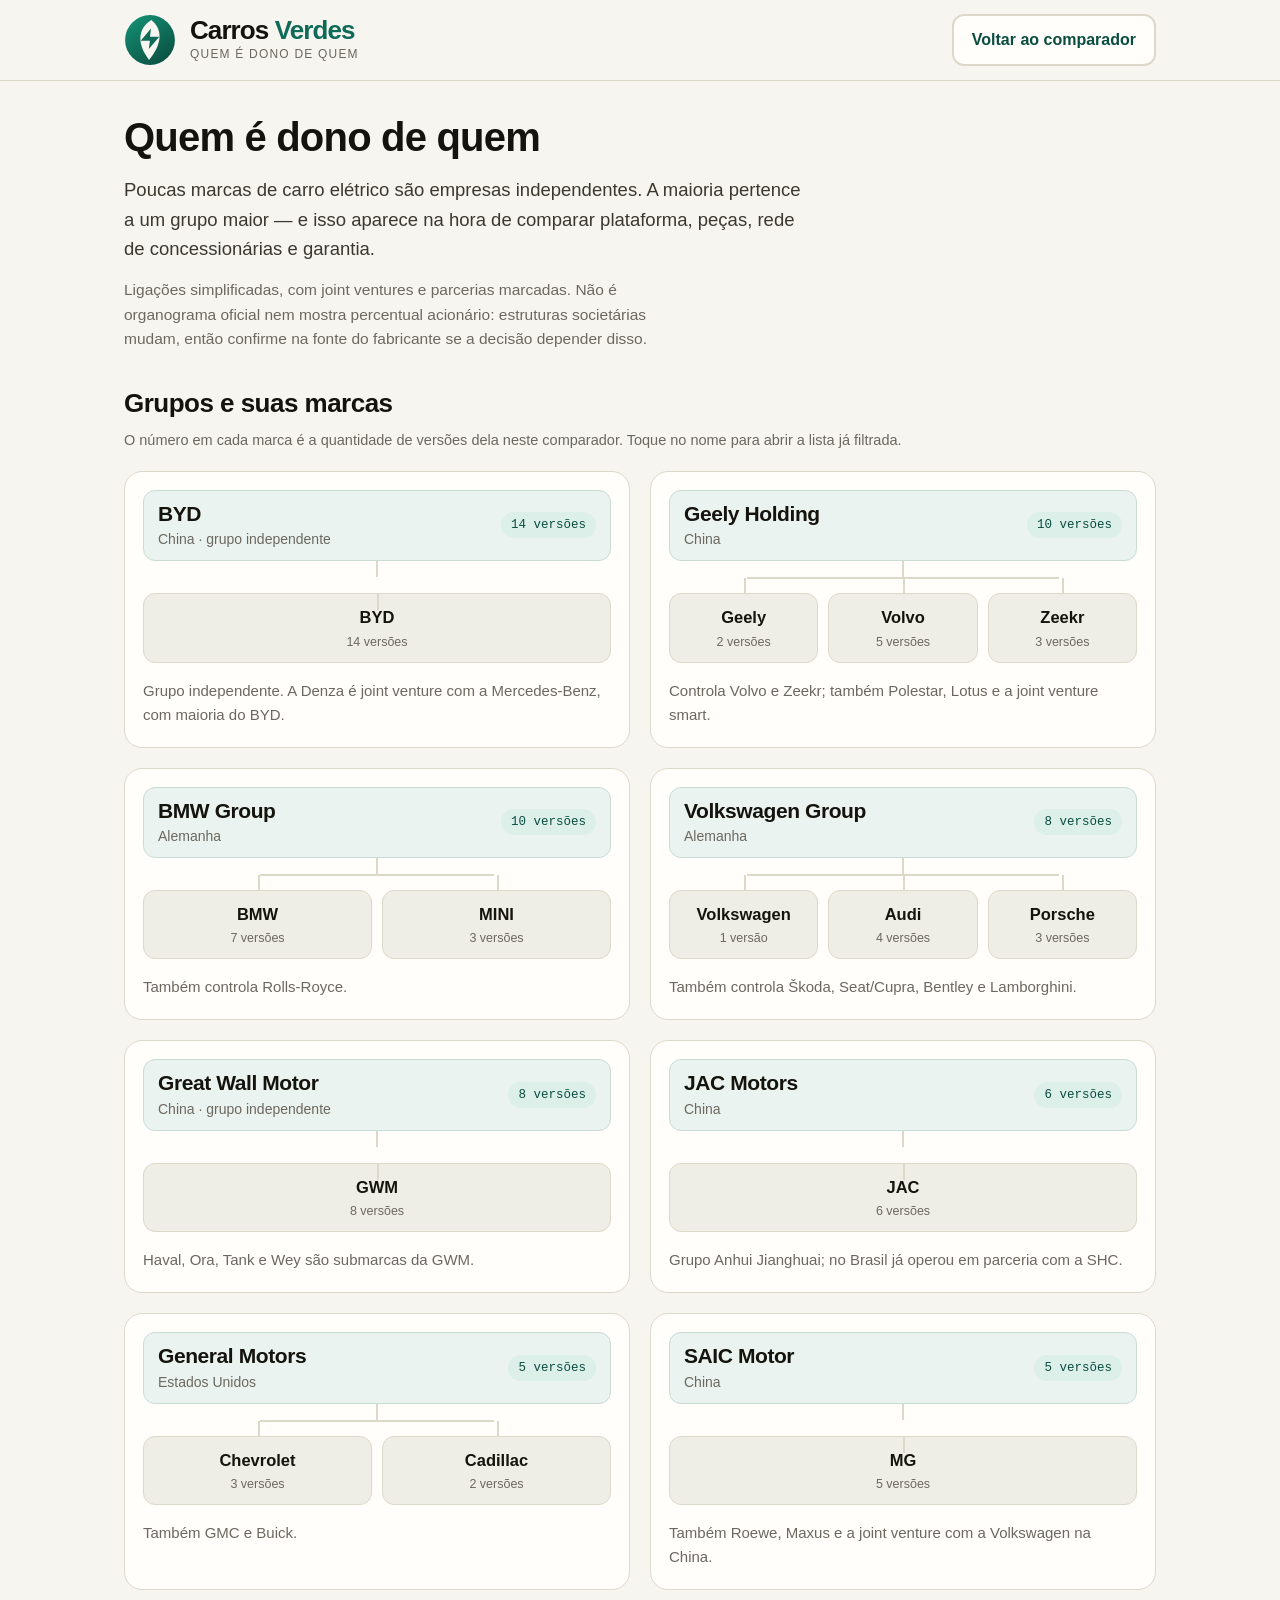
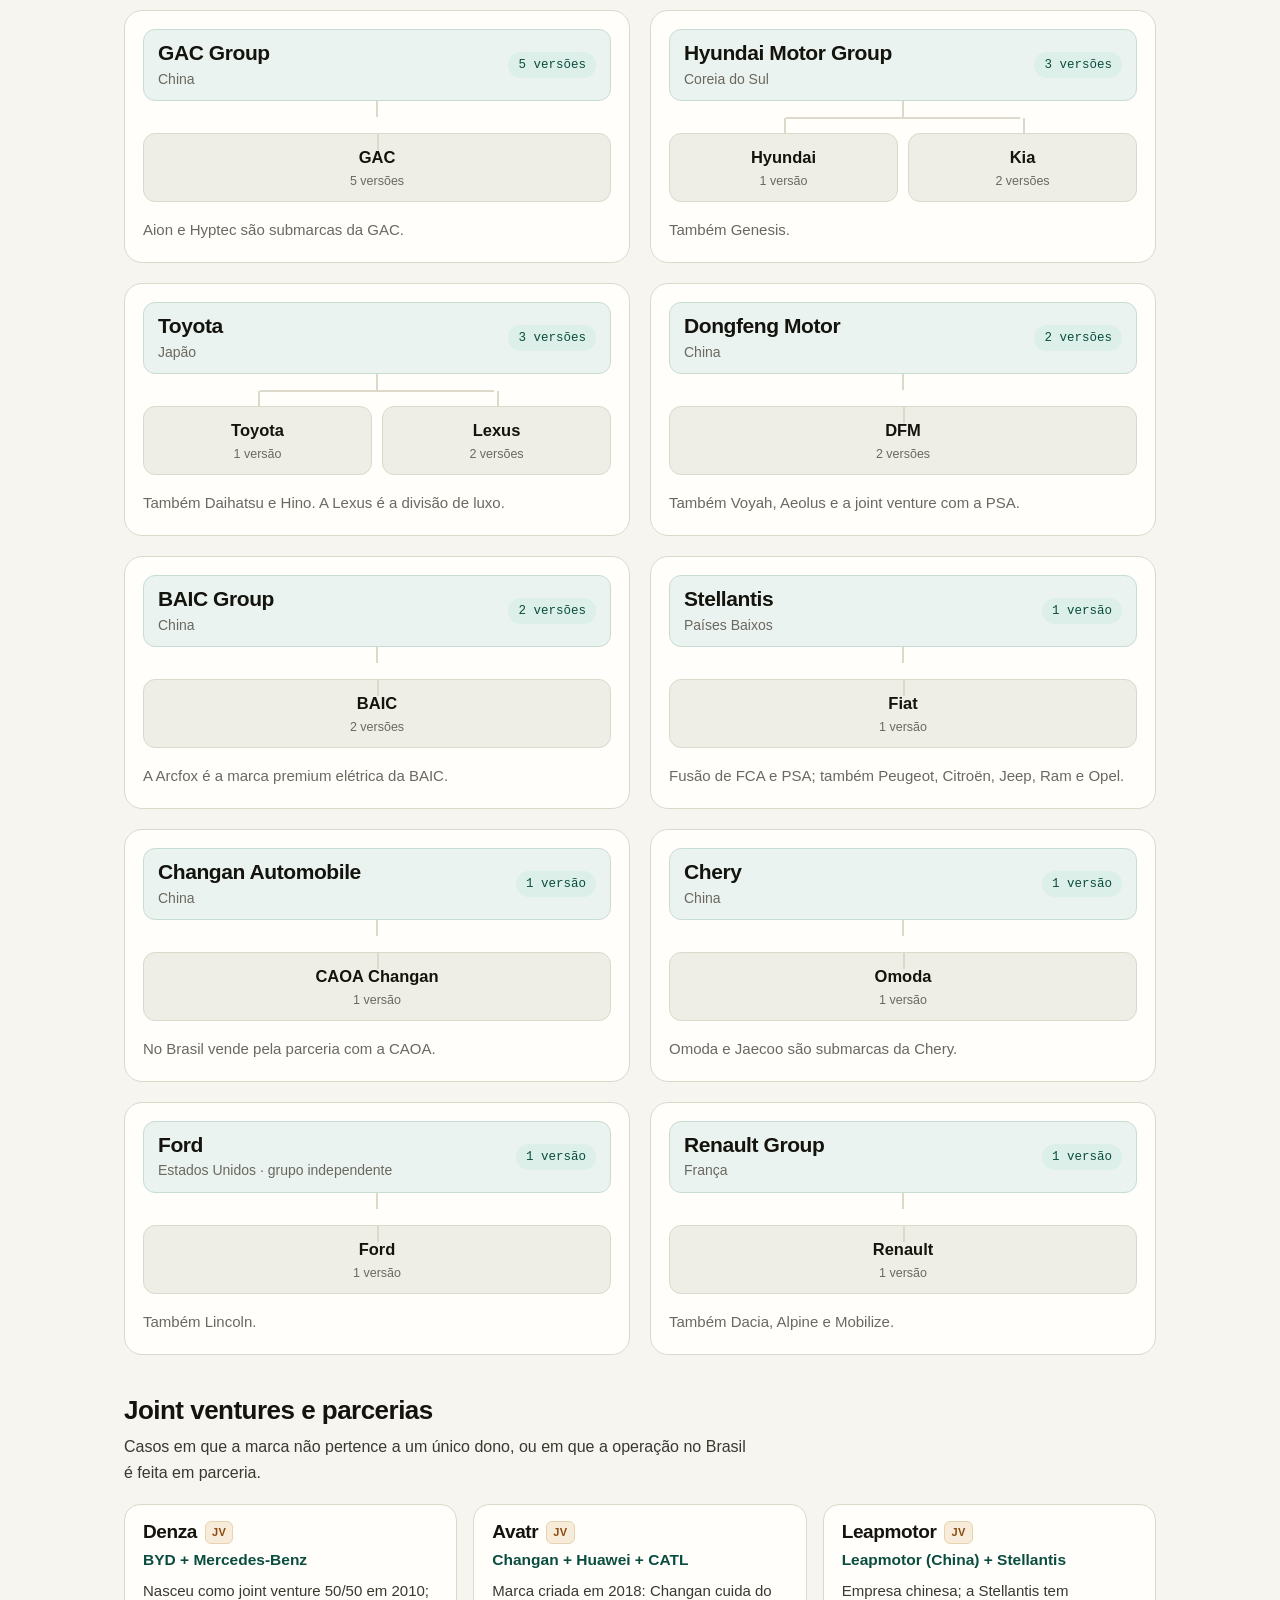
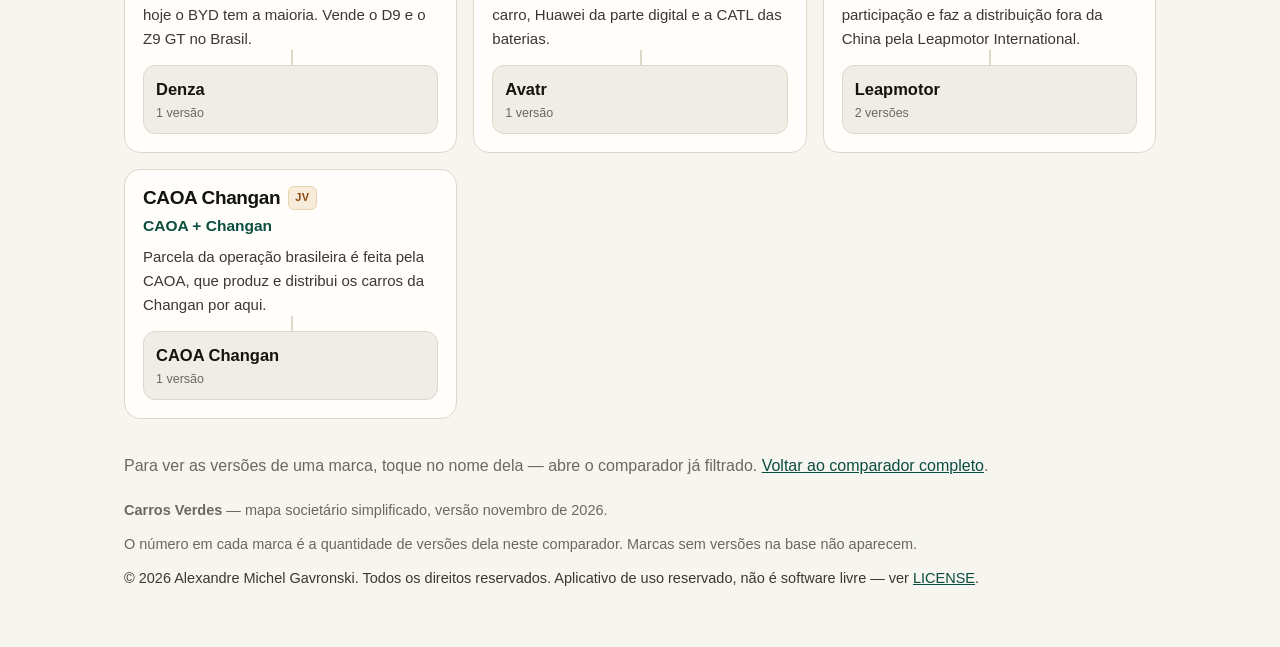
==== marcas/index.html @ 99a99a41 "Troca nota relativa por posição, mostra equipamentos de segurança e cria o mapa de marcas - seguranç" ====
<!DOCTYPE html>
<html lang="pt-BR">
<head>
<meta charset="utf-8">
<meta name="viewport" content="width=device-width, initial-scale=1">
<title>Quem é dono de quem — Carros Verdes</title>
<meta name="description" content="Mapa dos grupos donos das marcas de carros elétricos e híbridos vendidos no Brasil: Volkswagen, Geely (Volvo, Zeekr), BYD, Stellantis, GM, Hyundai, Toyota e as joint ventures.">
<meta name="author" content="Alexandre Michel Gavronski">
<meta name="copyright" content="© 2026 Alexandre Michel Gavronski. Todos os direitos reservados.">
<meta name="theme-color" content="#0d6b57">
<link rel="icon" href="../favicon.svg" type="image/svg+xml">
<link rel="stylesheet" href="styles.css">
</head>
<body>

<a class="skip-link" href="#mapa">Ir para o mapa</a>

<header class="site">
  <div class="site__inner">
    <a class="brand" href="../" aria-label="Carros Verdes">
      <svg viewBox="0 0 48 48" width="52" height="52" aria-hidden="true" focusable="false">
        <defs>
          <linearGradient id="mg-g" x1="0.15" y1="0" x2="0.85" y2="1">
            <stop offset="0" stop-color="#149073"/>
            <stop offset="1" stop-color="#0a4d3f"/>
          </linearGradient>
        </defs>
        <circle cx="24" cy="24" r="23" fill="url(#mg-g)"/>
        <path d="M25.2 5.6C35.4 13.4 35.9 27.2 23.1 42.4 11.6 27.4 12.6 13.6 25.2 5.6Z" fill="#f7f6f0"/>
        <path d="M24.9 13.4 15.4 24.7H23.9L22.9 32.4 32.6 21.1H24L24.9 13.4Z" fill="#0d6b57"/>
      </svg>
      <span class="brand__text">
        <span class="brand__name">Carros <em>Verdes</em></span>
        <span class="brand__tag">quem é dono de quem</span>
      </span>
    </a>
    <a class="btn btn--quiet" href="../">Voltar ao comparador</a>
  </div>
</header>

<main>
  <section class="intro">
    <h1>Quem é dono de quem</h1>
    <p>Poucas marcas de carro elétrico são empresas independentes. A maioria pertence a um grupo maior — e isso aparece na hora de comparar plataforma, peças, rede de concessionárias e garantia.</p>
    <p class="intro__note">Ligações simplificadas, com joint ventures e parcerias marcadas. Não é organograma oficial nem mostra percentual acionário: estruturas societárias mudam, então confirme na fonte do fabricante se a decisão depender disso.</p>
  </section>

  <section id="mapa" aria-labelledby="mapa-title">
    <h2 id="mapa-title">Grupos e suas marcas</h2>
    <p class="legend">O número em cada marca é a quantidade de versões dela neste comparador. Toque no nome para abrir a lista já filtrada.</p>
    <div class="map" id="groups"></div>
  </section>

  <section class="jv-section" aria-labelledby="jv-title">
    <h2 id="jv-title">Joint ventures e parcerias</h2>
    <p>Casos em que a marca não pertence a um único dono, ou em que a operação no Brasil é feita em parceria.</p>
    <div class="jv-grid" id="joint-ventures"></div>
  </section>

  <p class="more">Para ver as versões de uma marca, toque no nome dela — abre o comparador já filtrado. <a href="../">Voltar ao comparador completo</a>.</p>
</main>

<footer class="foot">
  <p><b>Carros Verdes</b> — mapa societário simplificado, versão novembro de 2026.</p>
  <p>O número em cada marca é a quantidade de versões dela neste comparador. Marcas sem versões na base não aparecem.</p>
  <p class="foot__legal">© 2026 Alexandre Michel Gavronski. Todos os direitos reservados. Aplicativo de uso reservado, não é software livre — ver <a href="../LICENSE">LICENSE</a>.</p>
</footer>

<script src="app.js"></script>
</body>
</html>
---- marcas/styles.css ----
/* Carros Verdes — mapa de grupos e marcas. */

:root {
  --bg: #f6f5f0;
  --surface: #fffefb;
  --surface-2: #efeee6;
  --ink: #14130d;
  --ink-2: #3a382f;
  --muted: #6b6860;
  --line: #dcd8ca;
  --accent: #0d6b57;
  --accent-dark: #0a4d3f;
  --accent-soft: #dcefe8;
  --radius: 18px;
  --sans: -apple-system, BlinkMacSystemFont, "Segoe UI", Inter, Roboto, "Helvetica Neue", sans-serif;
  --mono: ui-monospace, "SF Mono", Menlo, monospace;
}

* { box-sizing: border-box; }
body {
  margin: 0;
  background: var(--bg);
  color: var(--ink);
  font-family: var(--sans);
  font-size: 17px;
  line-height: 1.6;
  -webkit-font-smoothing: antialiased;
}
h1, h2, h3 { margin: 0; letter-spacing: -.02em; line-height: 1.2; font-weight: 700; }
p { margin: 0; }
a { color: var(--accent-dark); }
:focus-visible { outline: 3px solid var(--accent); outline-offset: 3px; }

.skip-link {
  position: absolute; left: -9999px; top: 0; z-index: 100;
  background: var(--ink); color: #fff; padding: 14px 20px; border-radius: 0 0 12px 0;
  font-size: 17px; text-decoration: none;
}
.skip-link:focus { left: 0; }

.site { background: rgba(246, 245, 240, .95); border-bottom: 1px solid var(--line); position: sticky; top: 0; z-index: 40; }
.site__inner {
  max-width: 1080px; margin: 0 auto; padding: 14px 24px;
  display: flex; align-items: center; justify-content: space-between; gap: 16px;
}
.brand { display: flex; align-items: center; gap: 14px; text-decoration: none; color: inherit; }
.brand svg { display: block; border-radius: 50%; flex: none; }
.brand__text { display: grid; }
.brand__name { font-size: 26px; font-weight: 700; letter-spacing: -.035em; line-height: 1.1; }
.brand__name em { font-style: normal; color: var(--accent); }
.brand__tag { font-size: 12px; letter-spacing: .1em; text-transform: uppercase; color: var(--muted); }

.btn {
  font: inherit; font-size: 16px; font-weight: 600;
  min-height: 48px; padding: 11px 18px;
  border-radius: 12px; border: 2px solid var(--line);
  background: var(--surface); color: var(--accent-dark);
  text-decoration: none; display: inline-flex; align-items: center;
}
.btn:hover { background: var(--accent-soft); border-color: var(--accent); }

main { max-width: 1080px; margin: 0 auto; padding: 32px 24px 20px; }

.intro h1 { font-size: 40px; }
.intro p { margin-top: 14px; font-size: 18.5px; color: var(--ink-2); max-width: 66ch; }
.intro__note { font-size: 15.5px !important; color: var(--muted) !important; }

#mapa { margin-top: 36px; }
#mapa h2 { font-size: 26px; }

.legend { display: flex; flex-wrap: wrap; gap: 18px; margin-top: 10px; font-size: 14.5px; color: var(--muted); }
.legend__item { display: inline-flex; align-items: center; gap: 7px; }
.chip {
  display: inline-flex; align-items: center; justify-content: center;
  font-size: 11px; font-weight: 700; letter-spacing: .04em;
  border-radius: 6px; padding: 2px 6px;
}
.chip--dot { width: 10px; height: 10px; border-radius: 50%; padding: 0; background: var(--accent); }
.chip--jv { background: #f7ecd9; color: #8a4a12; border: 1px solid #e8d3b0; }

.map { display: grid; grid-template-columns: repeat(auto-fill, minmax(430px, 1fr)); gap: 20px; margin-top: 18px; }

.group {
  background: var(--surface);
  border: 1px solid var(--line);
  border-radius: var(--radius);
  padding: 18px 18px 20px;
}

.group__parent {
  display: flex; align-items: center; justify-content: space-between; gap: 12px;
  padding: 10px 14px;
  border: 1px solid #c9dcd4;
  border-radius: 12px;
  background: #eaf3ef;
}
.group__parent h3 { font-size: 21px; }
.group__meta { font-size: 14px; color: var(--muted); margin-top: 2px; }
.group__count {
  flex: none;
  font-family: var(--mono); font-size: 12.5px;
  color: var(--accent-dark); background: var(--accent-soft);
  border-radius: 999px; padding: 3px 10px; white-space: nowrap;
}
.group__note { margin-top: 16px; font-size: 15px; color: var(--muted); }

.group__stem { width: 2px; height: 16px; background: var(--line); margin: 0 auto; }

.group__brands { position: relative; display: flex; gap: 10px; padding-top: 16px; }
.group__brands::before {
  content: '';
  position: absolute; top: 0; height: 2px; background: var(--line);
  left: calc(50% / var(--n, 1));
  right: calc(50% / var(--n, 1));
}
.group__brands--single::before { display: none; }

.brand-chip {
  position: relative;
  flex: 1;
  display: grid; gap: 1px;
  text-align: center;
  padding: 10px 12px;
  border-radius: 12px;
  border: 1px solid var(--line);
  background: var(--surface-2);
  color: inherit;
  text-decoration: none;
  transition: background .15s, border-color .15s;
}
.brand-chip::before {
  content: '';
  position: absolute; top: -16px; left: 50%;
  width: 2px; height: 16px;
  background: var(--line);
}
.group__brands--single .brand-chip::before { top: 0; }
.brand-chip:hover { background: var(--accent-soft); border-color: var(--accent); }
.brand-chip b { font-size: 16.5px; font-weight: 650; }
.brand-chip span { font-size: 12.5px; color: var(--muted); }

.jv-section { margin-top: 40px; }
.jv-section h2 { font-size: 26px; }
.jv-section > p { margin-top: 8px; font-size: 16px; color: var(--ink-2); max-width: 70ch; }
.jv-grid { display: grid; grid-template-columns: repeat(auto-fill, minmax(320px, 1fr)); gap: 16px; margin-top: 18px; }

.jv { background: var(--surface); border: 1px solid var(--line); border-radius: 16px; padding: 16px 18px 18px; }
.jv__head { display: flex; align-items: center; gap: 8px; }
.jv__head h3 { font-size: 19px; }
.jv__owners { margin-top: 4px; font-size: 15.5px; font-weight: 600; color: var(--accent-dark); }
.jv__note { margin-top: 6px; font-size: 15px; color: var(--ink-2); }
.jv .brand-chip { margin-top: 14px; flex: 0 1 auto; text-align: left; }

.more { margin-top: 34px; font-size: 16px; color: var(--muted); }

.foot {
  max-width: 1080px; margin: 0 auto; padding: 0 24px 56px;
  font-size: 14.5px; line-height: 1.65; color: var(--muted);
}
.foot p + p { margin-top: 10px; }
.foot__legal { color: var(--ink-2); }

.error { padding: 20px; border: 2px dashed var(--line); border-radius: var(--radius); color: var(--ink-2); }

@media (max-width: 720px) {
  .site__inner { padding: 12px 16px; }
  .brand__name { font-size: 22px; }
  .brand svg { width: 44px; height: 44px; }
  .brand__tag { font-size: 10.5px; }
  main { padding: 24px 16px 20px; }
  .intro h1 { font-size: 30px; }
  .map { grid-template-columns: 1fr; }
  .group__brands { display: grid; grid-template-columns: 1fr 1fr; padding-top: 12px; }
  .group__brands--single { grid-template-columns: 1fr; }
  .group__brands::before { display: none; }
  .brand-chip::before { display: none; }
  .foot { padding: 0 16px 44px; }
}
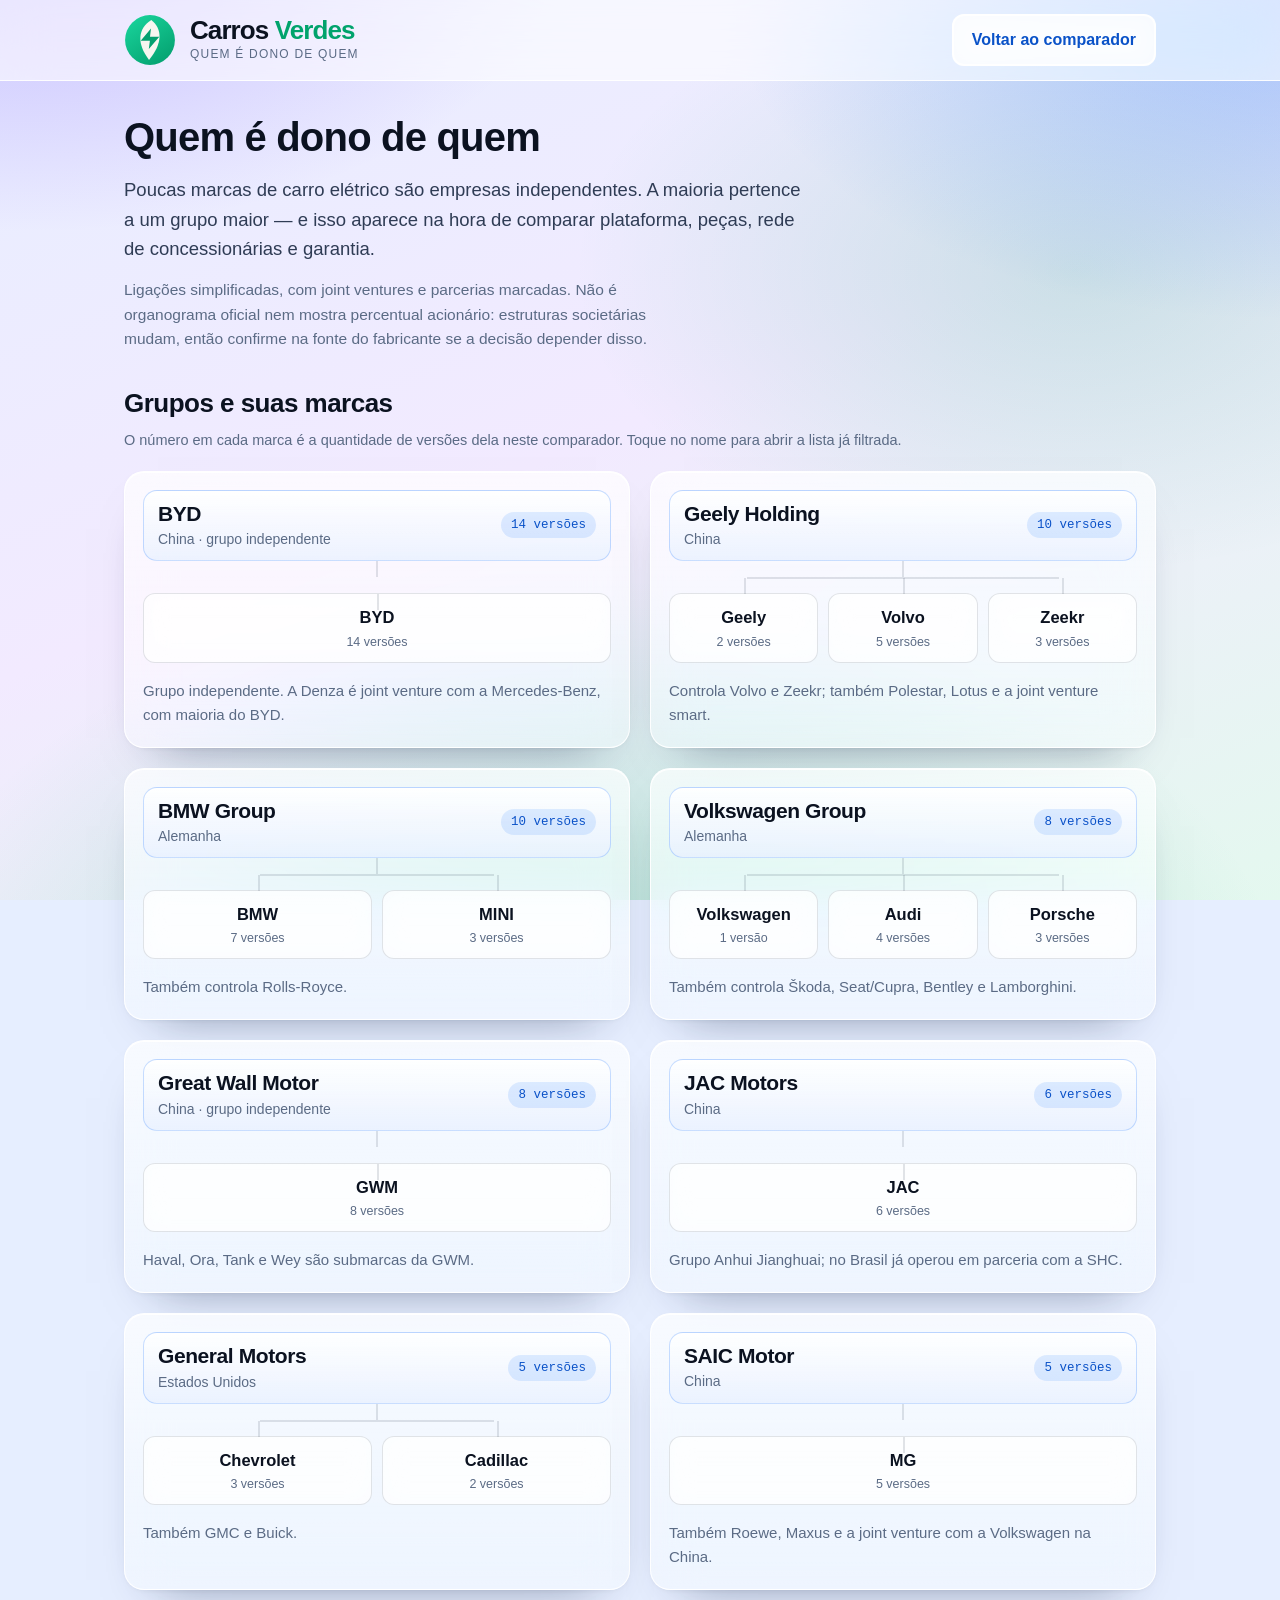
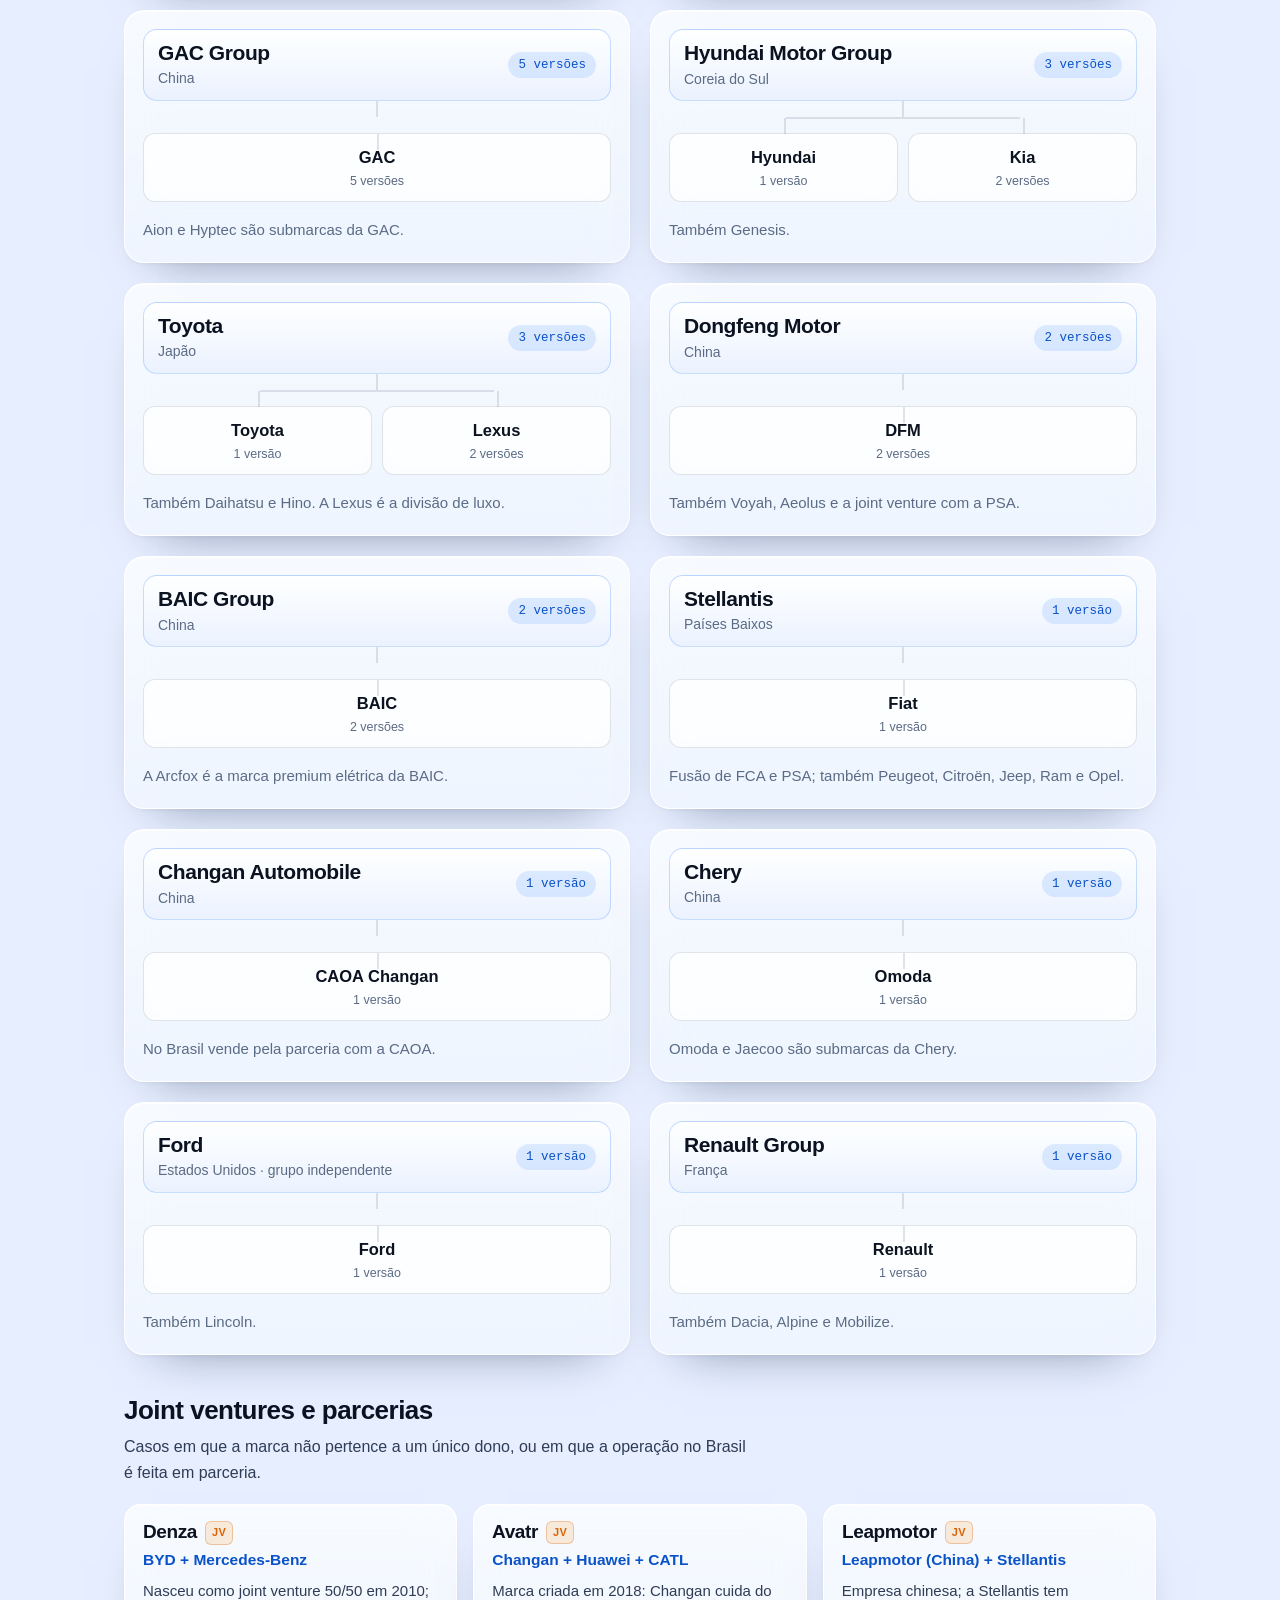
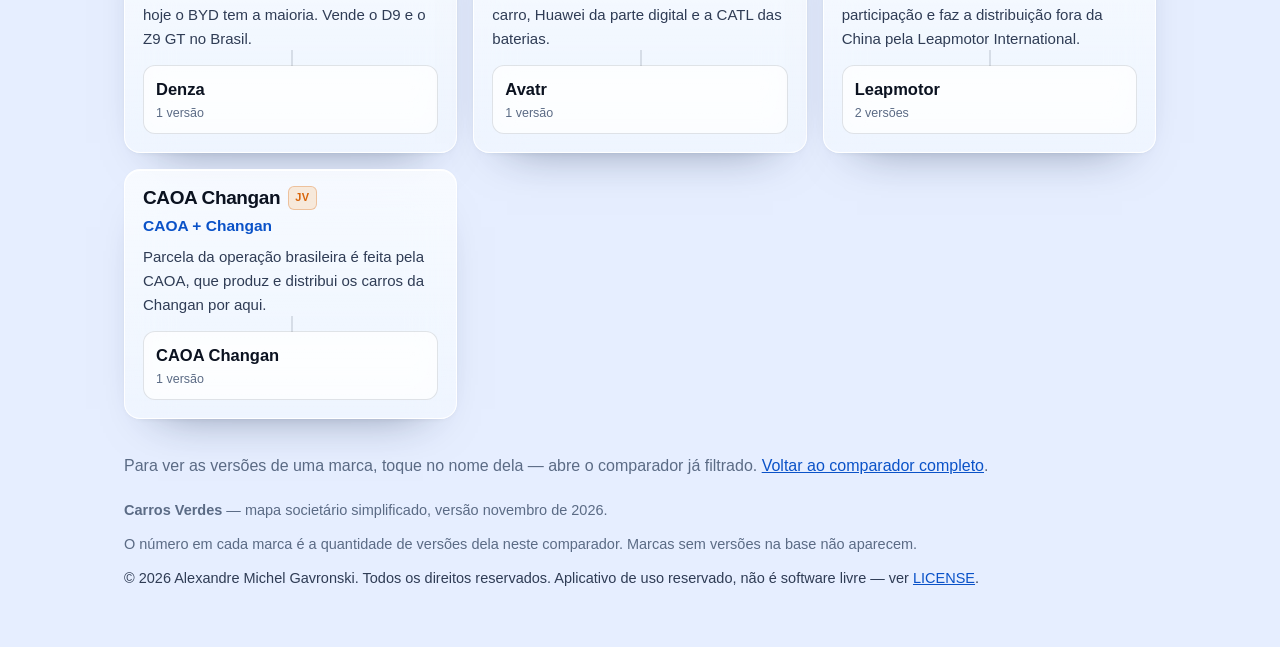
==== commit 9d4370cf: "Troca o tema zen pelo 'liquid glass' claro em todo o site - theme.css compartilhado: fundo em gradie" ====
--- a/marcas/index.html
+++ b/marcas/index.html
@@ -9,6 +9,7 @@
 <meta name="copyright" content="© 2026 Alexandre Michel Gavronski. Todos os direitos reservados.">
 <meta name="theme-color" content="#0d6b57">
 <link rel="icon" href="../favicon.svg" type="image/svg+xml">
+<link rel="stylesheet" href="../theme.css">
 <link rel="stylesheet" href="styles.css">
 </head>
 <body>
@@ -21,13 +22,13 @@
       <svg viewBox="0 0 48 48" width="52" height="52" aria-hidden="true" focusable="false">
         <defs>
           <linearGradient id="mg-g" x1="0.15" y1="0" x2="0.85" y2="1">
-            <stop offset="0" stop-color="#149073"/>
-            <stop offset="1" stop-color="#0a4d3f"/>
+            <stop offset="0" stop-color="#19d39b"/>
+            <stop offset="1" stop-color="#04a06f"/>
           </linearGradient>
         </defs>
         <circle cx="24" cy="24" r="23" fill="url(#mg-g)"/>
         <path d="M25.2 5.6C35.4 13.4 35.9 27.2 23.1 42.4 11.6 27.4 12.6 13.6 25.2 5.6Z" fill="#f7f6f0"/>
-        <path d="M24.9 13.4 15.4 24.7H23.9L22.9 32.4 32.6 21.1H24L24.9 13.4Z" fill="#0d6b57"/>
+        <path d="M24.9 13.4 15.4 24.7H23.9L22.9 32.4 32.6 21.1H24L24.9 13.4Z" fill="#04a06f"/>
       </svg>
       <span class="brand__text">
         <span class="brand__name">Carros <em>Verdes</em></span>
--- a/theme.css
+++ b/theme.css
@@ -0,0 +1,63 @@
+/* Carros Verdes — tema "liquid glass" claro: azul elétrico, verde vivo e vidro translúcido. */
+
+:root {
+  /* tinta e superfícies */
+  --ink: #0b1220;
+  --ink-2: #2f3c55;
+  --muted: #5b6b85;
+
+  --surface: #ffffff;
+  --surface-2: rgba(255, 255, 255, .55);
+  --line: rgba(18, 32, 63, .12);
+  --line-strong: rgba(18, 32, 63, .22);
+
+  /* cores */
+  --accent: #0b6bff;
+  --accent-dark: #0a52c8;
+  --accent-soft: rgba(11, 107, 255, .12);
+  --brand: #00a36c;
+  --brand-dark: #067a53;
+  --brand-soft: rgba(0, 163, 108, .14);
+  --violet: #7c4dff;
+  --warn: #d8640a;
+  --warn-soft: rgba(255, 138, 0, .14);
+  --danger: #d8342f;
+  --best: #00a36c;
+
+  /* vidro */
+  --glass-bg: linear-gradient(180deg, rgba(255, 255, 255, .74), rgba(255, 255, 255, .42));
+  --glass-bg-strong: linear-gradient(180deg, rgba(255, 255, 255, .92), rgba(255, 255, 255, .72));
+  --glass-border: rgba(255, 255, 255, .9);
+  --glass-blur: blur(24px) saturate(1.7);
+  --glass-shadow: 0 24px 48px -34px rgba(13, 30, 63, .55), 0 2px 10px -6px rgba(13, 30, 63, .22);
+  --glass-inset: inset 0 1px 0 rgba(255, 255, 255, .95);
+  --shadow: 0 24px 48px -34px rgba(13, 30, 63, .55), 0 2px 10px -6px rgba(13, 30, 63, .22);
+
+  --radius: 20px;
+  --mono: ui-monospace, "SF Mono", "JetBrains Mono", Menlo, monospace;
+  --sans: -apple-system, BlinkMacSystemFont, "Segoe UI", Inter, Roboto, "Helvetica Neue", sans-serif;
+}
+
+html { background: #e6eeff; }
+
+body {
+  background:
+    radial-gradient(900px 520px at 2% -10%, rgba(124, 77, 255, .34), transparent 62%),
+    radial-gradient(860px 500px at 100% 0%, rgba(11, 107, 255, .30), transparent 64%),
+    radial-gradient(760px 460px at 84% 30%, rgba(0, 163, 108, .16), transparent 66%),
+    radial-gradient(1100px 700px at 46% 114%, rgba(0, 163, 108, .24), transparent 64%),
+    linear-gradient(158deg, #e7eeff 0%, #f2eaff 48%, #e4f8ef 100%);
+  background-attachment: fixed;
+  color: var(--ink);
+}
+
+::selection { background: rgba(11, 107, 255, .18); color: var(--ink); }
+
+/* peças de vidro reutilizáveis */
+.glass {
+  background: var(--glass-bg);
+  -webkit-backdrop-filter: var(--glass-blur);
+  backdrop-filter: var(--glass-blur);
+  border: 1px solid var(--glass-border);
+  box-shadow: var(--glass-shadow), var(--glass-inset);
+}
--- a/marcas/styles.css
+++ b/marcas/styles.css
@@ -1,17 +1,7 @@
 /* Carros Verdes — mapa de grupos e marcas. */
 
 :root {
-  --bg: #f6f5f0;
-  --surface: #fffefb;
-  --surface-2: #efeee6;
-  --ink: #14130d;
-  --ink-2: #3a382f;
-  --muted: #6b6860;
-  --line: #dcd8ca;
-  --accent: #0d6b57;
-  --accent-dark: #0a4d3f;
-  --accent-soft: #dcefe8;
-  --radius: 18px;
+  --radius: 20px;
   --sans: -apple-system, BlinkMacSystemFont, "Segoe UI", Inter, Roboto, "Helvetica Neue", sans-serif;
   --mono: ui-monospace, "SF Mono", Menlo, monospace;
 }
@@ -19,7 +9,6 @@
 * { box-sizing: border-box; }
 body {
   margin: 0;
-  background: var(--bg);
   color: var(--ink);
   font-family: var(--sans);
   font-size: 17px;
@@ -38,7 +27,7 @@
 }
 .skip-link:focus { left: 0; }
 
-.site { background: rgba(246, 245, 240, .95); border-bottom: 1px solid var(--line); position: sticky; top: 0; z-index: 40; }
+.site { background: rgba(255, 255, 255, .58); -webkit-backdrop-filter: var(--glass-blur); backdrop-filter: var(--glass-blur); border-bottom: 1px solid var(--glass-border); position: sticky; top: 0; z-index: 40; }
 .site__inner {
   max-width: 1080px; margin: 0 auto; padding: 14px 24px;
   display: flex; align-items: center; justify-content: space-between; gap: 16px;
@@ -47,14 +36,17 @@
 .brand svg { display: block; border-radius: 50%; flex: none; }
 .brand__text { display: grid; }
 .brand__name { font-size: 26px; font-weight: 700; letter-spacing: -.035em; line-height: 1.1; }
-.brand__name em { font-style: normal; color: var(--accent); }
+.brand__name em { font-style: normal; color: var(--brand); }
 .brand__tag { font-size: 12px; letter-spacing: .1em; text-transform: uppercase; color: var(--muted); }
 
 .btn {
   font: inherit; font-size: 16px; font-weight: 600;
   min-height: 48px; padding: 11px 18px;
-  border-radius: 12px; border: 2px solid var(--line);
-  background: var(--surface); color: var(--accent-dark);
+  border-radius: 12px; border: 2px solid var(--glass-border);
+  background: rgba(255, 255, 255, .72);
+  -webkit-backdrop-filter: blur(12px) saturate(1.4);
+  backdrop-filter: blur(12px) saturate(1.4);
+  color: var(--accent-dark);
   text-decoration: none; display: inline-flex; align-items: center;
 }
 .btn:hover { background: var(--accent-soft); border-color: var(--accent); }
@@ -76,13 +68,16 @@
   border-radius: 6px; padding: 2px 6px;
 }
 .chip--dot { width: 10px; height: 10px; border-radius: 50%; padding: 0; background: var(--accent); }
-.chip--jv { background: #f7ecd9; color: #8a4a12; border: 1px solid #e8d3b0; }
+.chip--jv { background: var(--warn-soft); color: var(--warn); border: 1px solid rgba(216, 100, 10, .3); }
 
 .map { display: grid; grid-template-columns: repeat(auto-fill, minmax(430px, 1fr)); gap: 20px; margin-top: 18px; }
 
 .group {
-  background: var(--surface);
-  border: 1px solid var(--line);
+  background: var(--glass-bg);
+  -webkit-backdrop-filter: var(--glass-blur);
+  backdrop-filter: var(--glass-blur);
+  border: 1px solid var(--glass-border);
+  box-shadow: var(--glass-shadow), var(--glass-inset);
   border-radius: var(--radius);
   padding: 18px 18px 20px;
 }
@@ -90,9 +85,10 @@
 .group__parent {
   display: flex; align-items: center; justify-content: space-between; gap: 12px;
   padding: 10px 14px;
-  border: 1px solid #c9dcd4;
-  border-radius: 12px;
-  background: #eaf3ef;
+  border: 1px solid rgba(11, 107, 255, .22);
+  border-radius: 14px;
+  background: linear-gradient(180deg, rgba(255, 255, 255, .9), rgba(232, 240, 255, .78));
+  box-shadow: inset 0 1px 0 rgba(255, 255, 255, .95);
 }
 .group__parent h3 { font-size: 21px; }
 .group__meta { font-size: 14px; color: var(--muted); margin-top: 2px; }
@@ -123,7 +119,9 @@
   padding: 10px 12px;
   border-radius: 12px;
   border: 1px solid var(--line);
-  background: var(--surface-2);
+  background: rgba(255, 255, 255, .66);
+  -webkit-backdrop-filter: blur(12px) saturate(1.4);
+  backdrop-filter: blur(12px) saturate(1.4);
   color: inherit;
   text-decoration: none;
   transition: background .15s, border-color .15s;
@@ -144,7 +142,7 @@
 .jv-section > p { margin-top: 8px; font-size: 16px; color: var(--ink-2); max-width: 70ch; }
 .jv-grid { display: grid; grid-template-columns: repeat(auto-fill, minmax(320px, 1fr)); gap: 16px; margin-top: 18px; }
 
-.jv { background: var(--surface); border: 1px solid var(--line); border-radius: 16px; padding: 16px 18px 18px; }
+.jv { background: var(--glass-bg); -webkit-backdrop-filter: var(--glass-blur); backdrop-filter: var(--glass-blur); border: 1px solid var(--glass-border); box-shadow: var(--glass-shadow), var(--glass-inset); border-radius: 16px; padding: 16px 18px 18px; }
 .jv__head { display: flex; align-items: center; gap: 8px; }
 .jv__head h3 { font-size: 19px; }
 .jv__owners { margin-top: 4px; font-size: 15.5px; font-weight: 600; color: var(--accent-dark); }
